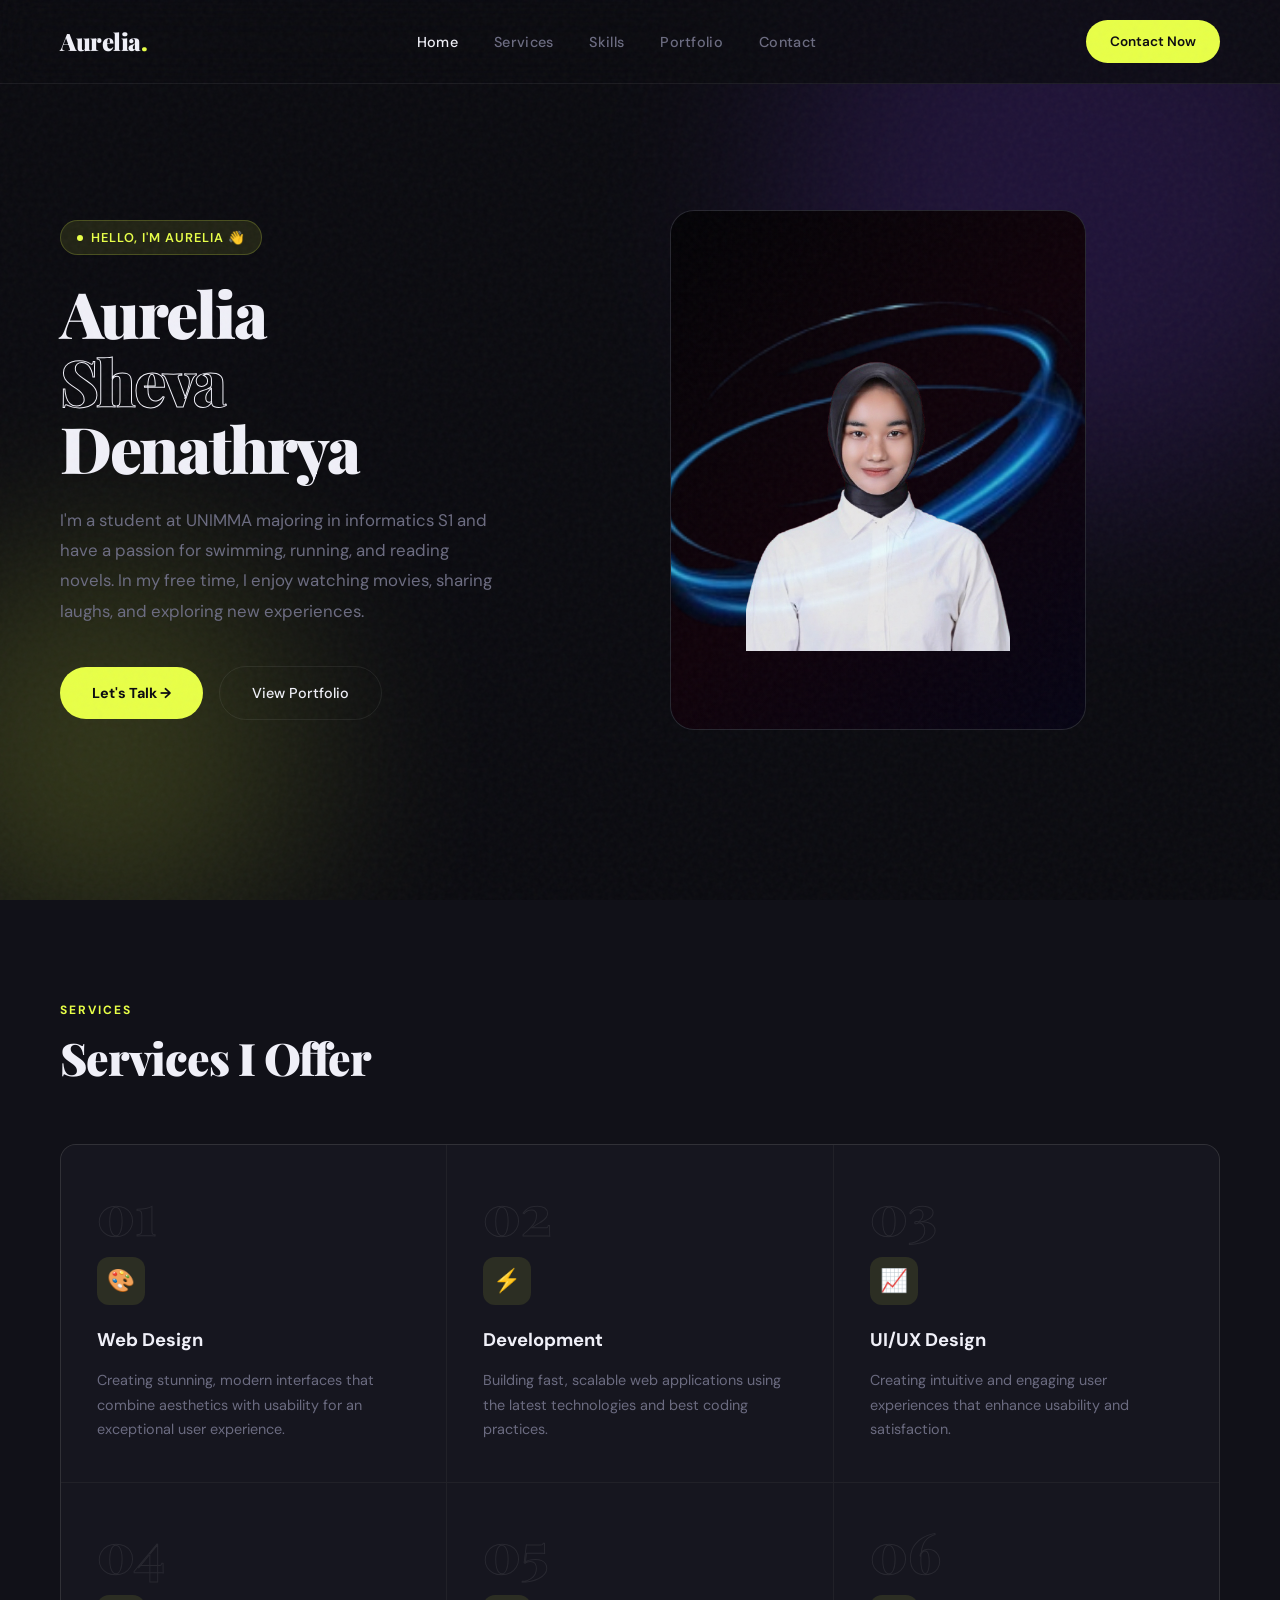
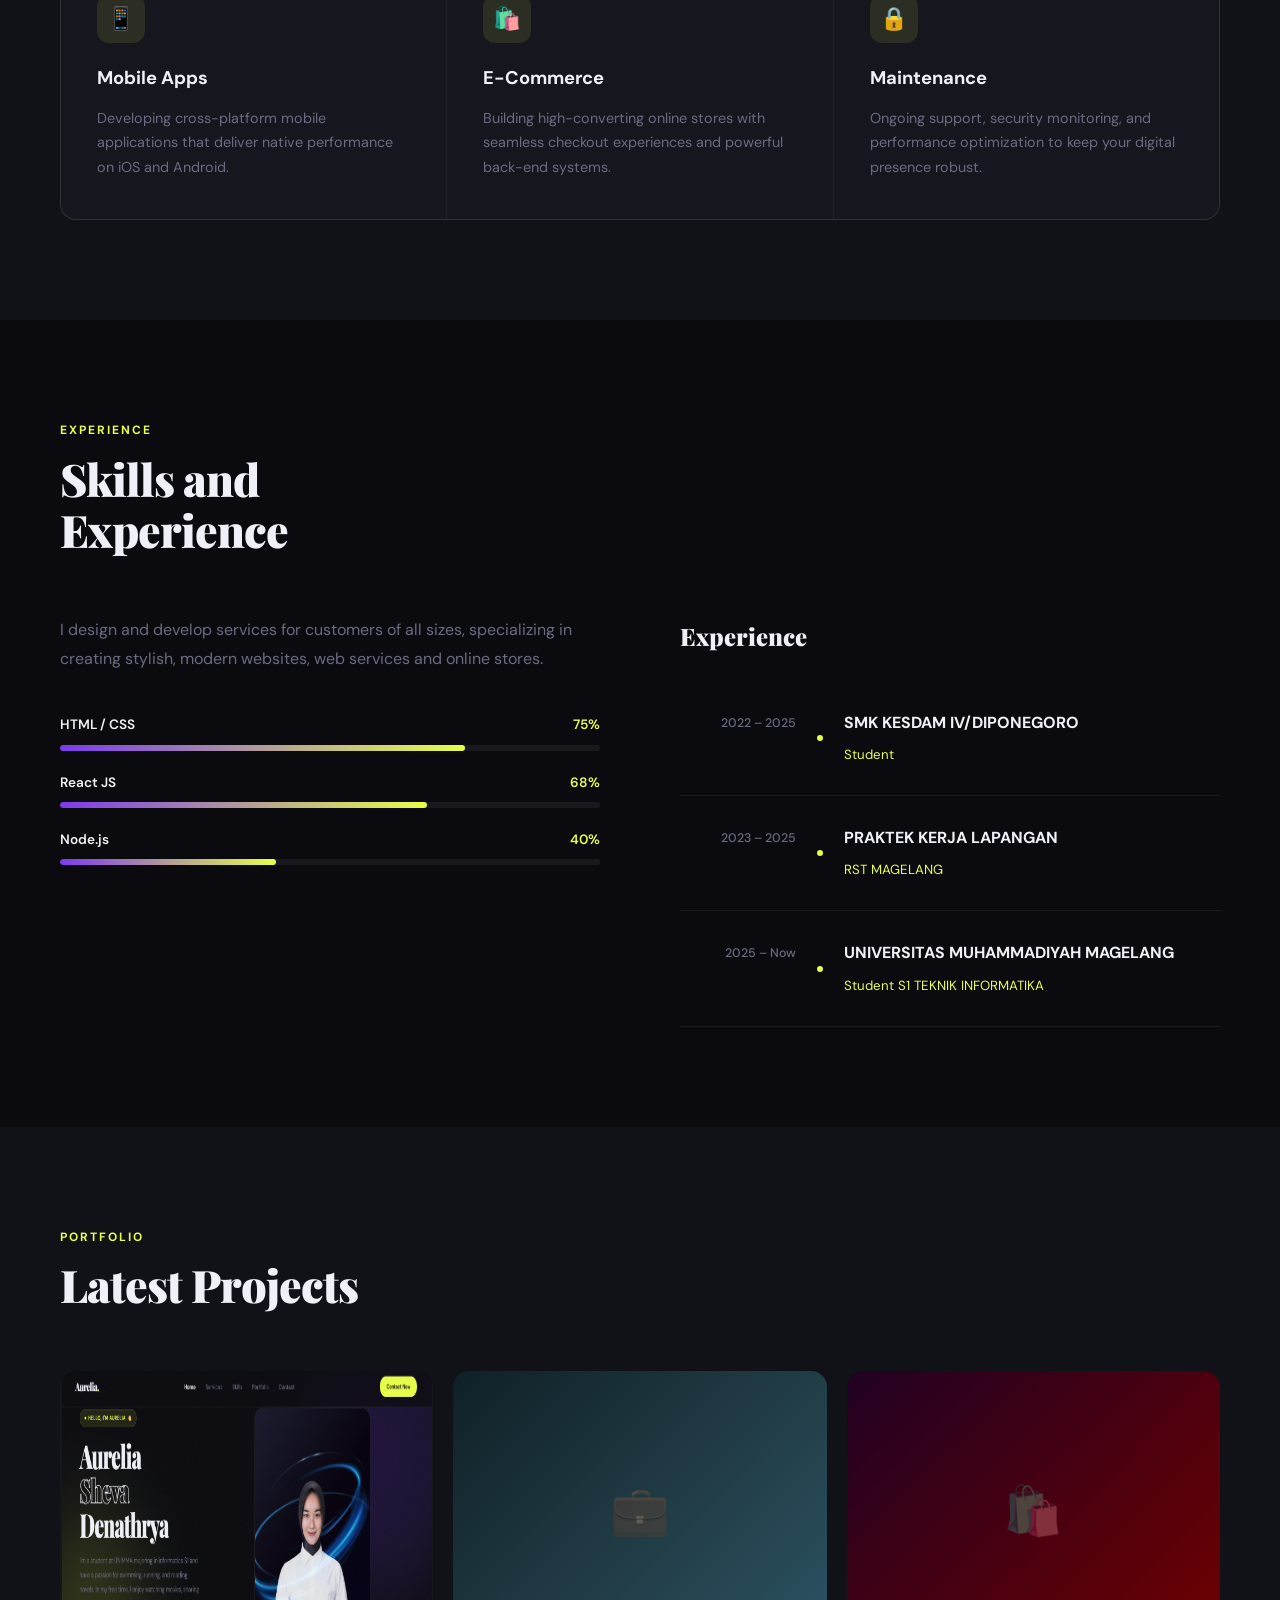
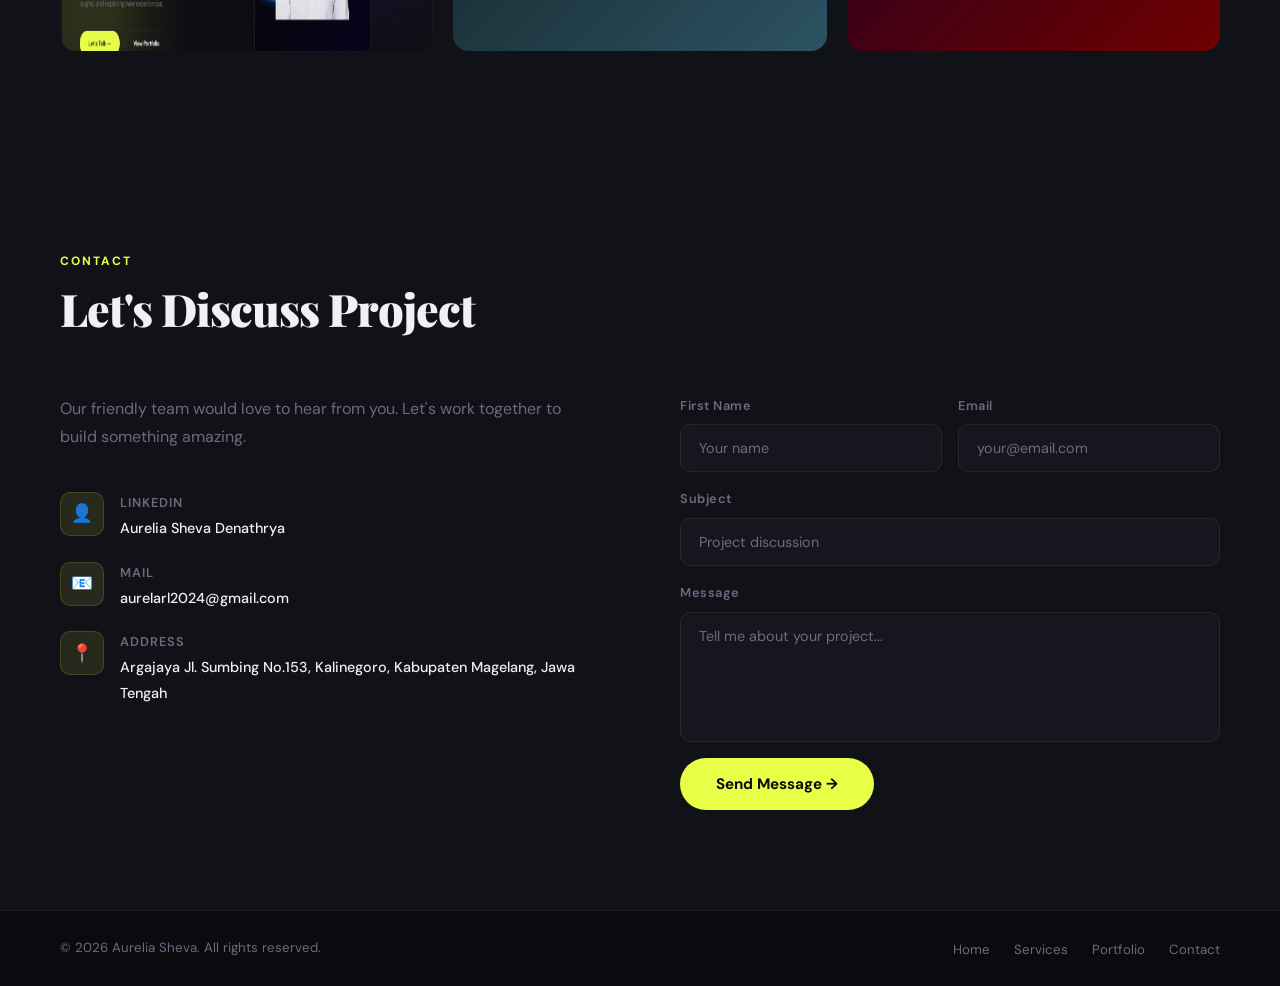
==== portfolio.html @ bc78eb83 "first commit" ====
<!DOCTYPE html>
<html lang="en">
<head>
<meta charset="UTF-8">
<meta name="viewport" content="width=device-width, initial-scale=1.0">
<title>AURELIA Mercer — Portfolio</title>
<link href="https://fonts.googleapis.com/css2?family=Playfair+Display:wght@400;700;900&family=DM+Sans:wght@300;400;500;600&display=swap" rel="stylesheet">
<link rel="stylesheet" href="style.css">
</head>
<body>

<!-- Mobile Menu -->
<div class="mobile-menu" id="mobileMenu">
  
  <button class="mobile-close" onclick="closeMobileMenu()">✕</button>
  <a href="#home" onclick="closeMobileMenu()">Home</a>
  <a href="#services" onclick="closeMobileMenu()">Services</a>
  <a href="#skill" onclick="closeMobileMenu()">Skills</a>
  <a href="#work" onclick="closeMobileMenu()">Portfolio</a>
  <a href="#contactus" onclick="closeMobileMenu()">Contact</a>
</div>

<!-- NAV -->
<nav>
  <a href="#home" class="logo">Aurelia<span>.</span></a>
  <ul class="nav-links">
    <li><a href="#home">Home</a></li>
    <li><a href="#services">Services</a></li>
    <li><a href="#skill">Skills</a></li>
    <li><a href="#work">Portfolio</a></li>
    <li><a href="#contactus">Contact</a></li>
  </ul>
  <a href="#contactus" class="nav-cta">Contact Now</a>
  <button class="hamburger" onclick="openMobileMenu()" aria-label="Open menu">
    <span></span><span></span><span></span>
  </button>
</nav>

<!-- HERO -->
<section id="home">
  <div class="hero-blob hero-blob-1"></div>
  <div class="hero-blob hero-blob-2"></div>
  <div class="hero-inner">
    <div class="hero-content">
      <div class="hero-tag">Hello, I'm Aurelia 👋</div>
      <h1 class="hero-title">Aurelia<br><em>Sheva</em><br>Denathrya</h1>
      <p class="hero-desc">I'm a student at UNIMMA majoring in informatics S1 and have a passion for swimming, running, and reading novels. In my free time, I enjoy watching movies, sharing laughs, and exploring new experiences.</p>
      <div class="hero-btns">
        <a href="#contactus" class="btn-primary">Let's Talk →</a>
        <a href="#work" class="btn-outline">View Portfolio</a>
      </div>
    </div>
    <div class="hero-image-wrap">
      <div class="hero-card">
        <div class="hero-card-img">
          <div class="hero-card-bg">
          </div>
          <div class="hero-avatar">
            <img src="foto.png" alt="Aurelia Avatar" style="width:80%; opacity:0.9;">
          </div>
        </div>
      </div>
      </div>
      
    </div>
  </div>
</section>

<!-- SERVICES -->
<section id="services">
  <div class="container">
    <div class="section-tag">Services</div>
    <div class="section-title">Services I Offer</div>
    <div class="services-grid">
      <div class="service-card fade-in">
        <div class="service-num">01</div>
        <div class="service-icon">🎨</div>
        <h3>Web Design</h3>
        <p>Creating stunning, modern interfaces that combine aesthetics with usability for an exceptional user experience.</p>
      </div>
      <div class="service-card fade-in">
        <div class="service-num">02</div>
        <div class="service-icon">⚡</div>
        <h3>Development</h3>
        <p>Building fast, scalable web applications using the latest technologies and best coding practices.</p>
      </div>
      <div class="service-card fade-in">
        <div class="service-num">03</div>
        <div class="service-icon">📈</div>
        <h3>UI/UX Design</h3>
        <p>Creating intuitive and engaging user experiences that enhance usability and satisfaction.</p>
      </div>
      <div class="service-card fade-in">
        <div class="service-num">04</div>
        <div class="service-icon">📱</div>
        <h3>Mobile Apps</h3>
        <p>Developing cross-platform mobile applications that deliver native performance on iOS and Android.</p>
      </div>
      <div class="service-card fade-in">
        <div class="service-num">05</div>
        <div class="service-icon">🛍️</div>
        <h3>E-Commerce</h3>
        <p>Building high-converting online stores with seamless checkout experiences and powerful back-end systems.</p>
      </div>
      <div class="service-card fade-in">
        <div class="service-num">06</div>
        <div class="service-icon">🔒</div>
        <h3>Maintenance</h3>
        <p>Ongoing support, security monitoring, and performance optimization to keep your digital presence robust.</p>
      </div>
    </div>
  </div>
</section>

<!-- SKILLS & EXPERIENCE -->
<section id="skill">
  <div class="container">
    <div class="section-tag">Experience</div>
    <div class="section-title">Skills and<br>Experience</div>
    <div class="skills-layout">
      <div>
        <p class="skills-desc">I design and develop services for customers of all sizes, specializing in creating stylish, modern websites, web services and online stores.</p>
        <div class="skill-bars" id="skillBars">
          <div class="skill-item">
            <label>HTML / CSS <span>75%</span></label>
            <div class="skill-track"><div class="skill-fill" data-width="75" style="width:0%"></div></div>
          </div>
          <div class="skill-item">
            <label>React JS <span>68%</span></label>
            <div class="skill-track"><div class="skill-fill" data-width="68" style="width:0%"></div></div>
          </div>
          <div class="skill-item">
            <label>Node.js <span>40%</span></label>
            <div class="skill-track"><div class="skill-fill" data-width="40" style="width:0%"></div></div>
          </div>
        </div>
      </div>
      <div>
        <h3 style="font-family:'Playfair Display',serif;font-size:1.5rem;margin-bottom:24px;font-weight:900;">Experience</h3>
        <div class="experience-list">
          <div class="exp-item">
            <div class="exp-date">2022 – 2025</div>
            <div class="exp-body">
              <h4>SMK KESDAM IV/DIPONEGORO</h4>
              <span>Student</span>
            </div>
          </div>
          <div class="exp-item">
            <div class="exp-date">2023 – 2025</div>
            <div class="exp-body">
              <h4>PRAKTEK KERJA LAPANGAN</h4>
              <span>RST MAGELANG</span>
            </div>
          </div>
          <div class="exp-item">
            <div class="exp-date">2025 – Now</div>
            <div class="exp-body">
              <h4>UNIVERSITAS MUHAMMADIYAH MAGELANG</h4>
              <span>Student S1 TEKNIK INFORMATIKA</span>
            </div>
          </div>
          <div 
        </div>
      </div>
    </div>
  </div>
</section>

<!-- PORTFOLIO -->
<section id="work">
  <div class="container">
    <div class="section-tag">Portfolio</div>
    <div class="section-title">Latest Projects</div>
    <div class="portfolio-grid">
      <div class="portfolio-item">
        <div class="portfolio-item-bg p1">
          <span class="portfolio-placeholder-icon"></span>
        </div>
        <div class="portfolio-overlay">
          <div class="portfolio-info">
            <h4>Website portfolio</h4>
            <span>html</span>
          </div>
        </div>
      </div>
      <div class="portfolio-item">
        <div class="portfolio-item-bg p2">
          <span class="portfolio-placeholder-icon">💼</span>
        </div>
        <div class="portfolio-overlay">
          <div class="portfolio-info">
            <h4>Coming soon</h4>
            
          </div>
        </div>
      </div>
      <div class="portfolio-item">
        <div class="portfolio-item-bg p3">
          <span class="portfolio-placeholder-icon">🛍️</span>
        </div>
        <div class="portfolio-overlay">
          <div class="portfolio-info">
            <h4>Coming soon</h4>
            
          </div>
        </div>
      </div>
      
      
</section>

<!-- CONTACT -->
<section id="contactus">
  <div class="container">
    <div class="section-tag">Contact</div>
    <div class="section-title">Let's Discuss Project</div>
    <div class="contact-layout">
      <div class="contact-info">
        <p>Our friendly team would love to hear from you. Let's work together to build something amazing.</p>
        <ul class="contact-detail-list">
          <li>
            <div class="icon-user">👤</div>
            <div>
              <h5>Linkedin</h5>
              <p>Aurelia Sheva Denathrya</p>
            </div>
          </li>
          <li>
            <div class="contact-icon">📧</div>
            <div>
              <h5>Mail</h5>
              <p>aurelarl2024@gmail.com</p>
            </div>
          </li>
          <li>
            <div class="contact-icon">📍</div>
            <div>
              <h5>Address

          </h5>
              <p>Argajaya Jl. Sumbing No.153, Kalinegoro, Kabupaten Magelang, Jawa Tengah</p>
            </div>
          </li>
        </ul>
      </div>
      <div>
        <div class="contact-form" id="contactForm">
          <div class="form-row">
            <div class="form-group">
              <label>First Name</label>
              <input type="text" placeholder="Your name">
            </div>
            <div class="form-group">
              <label>Email</label>
              <input type="email" placeholder="your@email.com">
            </div>
          </div>
          <div class="form-group">
            <label>Subject</label>
            <input type="text" placeholder="Project discussion">
          </div>
          <div class="form-group">
            <label>Message</label>
            <textarea placeholder="Tell me about your project..."></textarea>
          </div>
          <div class="form-success" id="formSuccess">✅ Message sent successfully! I'll be in touch soon.</div>
          <button class="form-submit" onclick="submitForm()">Send Message →</button>
        </div>
      </div>
    </div>
  </div>
</section>

<!-- FOOTER -->
<footer>
  <p>© 2026 Aurelia Sheva. All rights reserved.</p>
  <ul class="footer-links">
    <li><a href="#home">Home</a></li>
    <li><a href="#services">Services</a></li>
    <li><a href="#work">Portfolio</a></li>
    <li><a href="#contactus">Contact</a></li>
  </ul>
</footer>

<script>
  // Mobile menu
  function openMobileMenu() {
    document.getElementById('mobileMenu').classList.add('open');
  }
  function closeMobileMenu() {
    document.getElementById('mobileMenu').classList.remove('open');
  }

  // Intersection Observer for fade-in
  const observer = new IntersectionObserver((entries) => {
    entries.forEach(e => {
      if (e.isIntersecting) {
        e.target.classList.add('visible');
      }
    });
  }, { threshold: 0.15 });

  document.querySelectorAll('.fade-in').forEach(el => observer.observe(el));

  // Skill bar animation
  const skillObserver = new IntersectionObserver((entries) => {
    entries.forEach(e => {
      if (e.isIntersecting) {
        document.querySelectorAll('.skill-fill').forEach(fill => {
          const w = fill.getAttribute('data-width');
          fill.style.width = w + '%';
        });
        skillObserver.disconnect();
      }
    });
  }, { threshold: 0.3 });

  const skillSection = document.getElementById('skillBars');
  if (skillSection) skillObserver.observe(skillSection);

  // Form submit
  function submitForm() {
    const inputs = document.querySelectorAll('#contactForm input, #contactForm textarea');
    let valid = true;
    inputs.forEach(i => { if (!i.value.trim()) valid = false; });
    if (!valid) {
      inputs.forEach(i => {
        if (!i.value.trim()) {
          i.style.borderColor = '#ef4444';
          setTimeout(() => i.style.borderColor = '', 2000);
        }
      });
      return;
    }
    const success = document.getElementById('formSuccess');
    success.style.display = 'block';
    inputs.forEach(i => i.value = '');
    setTimeout(() => success.style.display = 'none', 5000);
  }

  // Smooth active nav
  const sections = document.querySelectorAll('section[id]');
  const navLinks = document.querySelectorAll('.nav-links a');

  window.addEventListener('scroll', () => {
    let current = '';
    sections.forEach(s => {
      if (window.scrollY >= s.offsetTop - 120) current = s.getAttribute('id');
    });
    navLinks.forEach(a => {
      a.style.color = a.getAttribute('href') === '#' + current ? 'var(--text)' : '';
    });
  });
</script>
</body>
</html>
---- style.css ----
:root {
    --bg: #0a0a0f;
    --bg2: #111118;
    --surface: #16161f;
    --accent: #e8ff47;
    --accent2: #7c3aed;
    --text: #f0f0f8;
    --muted: #6b6b80;
    --border: rgba(255,255,255,0.07);
    --radius: 16px;
  }

  *, *::before, *::after { box-sizing: border-box; margin: 0; padding: 0; }

  html { scroll-behavior: smooth; }

  body {
    background: var(--bg);
    color: var(--text);
    font-family: 'DM Sans', sans-serif;
    font-weight: 400;
    line-height: 1.7;
    overflow-x: hidden;
  }

  /* ─── NOISE OVERLAY ─── */
  body::before {
    content: '';
    position: fixed;
    inset: 0;
    background-image: url("data:image/svg+xml,%3Csvg viewBox='0 0 200 200' xmlns='http://www.w3.org/2000/svg'%3E%3Cfilter id='n'%3E%3CfeTurbulence type='fractalNoise' baseFrequency='0.9' numOctaves='4' stitchTiles='stitch'/%3E%3C/filter%3E%3Crect width='100%25' height='100%25' filter='url(%23n)' opacity='0.04'/%3E%3C/svg%3E");
    pointer-events: none;
    z-index: 9999;
  }

  /* ─── NAV ─── */
  nav {
    position: fixed;
    top: 0; left: 0; right: 0;
    z-index: 100;
    display: flex;
    align-items: center;
    justify-content: space-between;
    padding: 20px 60px;
    backdrop-filter: blur(20px);
    background: rgba(10,10,15,0.8);
    border-bottom: 1px solid var(--border);
    transition: all 0.3s;
  }

  .logo {
    font-family: 'Playfair Display', serif;
    font-size: 1.5rem;
    font-weight: 900;
    color: var(--text);
    text-decoration: none;
    letter-spacing: -0.5px;
  }

  .logo span { color: var(--accent); }

  .nav-links {
    display: flex;
    gap: 36px;
    list-style: none;
  }

  .nav-links a {
    color: var(--muted);
    text-decoration: none;
    font-size: 0.9rem;
    font-weight: 500;
    letter-spacing: 0.3px;
    transition: color 0.2s;
  }

  .nav-links a:hover { color: var(--text); }

  .nav-cta {
    background: var(--accent);
    color: #0a0a0f;
    padding: 10px 24px;
    border-radius: 50px;
    font-weight: 600;
    font-size: 0.85rem;
    text-decoration: none;
    transition: transform 0.2s, box-shadow 0.2s;
  }

  .nav-cta:hover {
    transform: translateY(-2px);
    box-shadow: 0 8px 24px rgba(232,255,71,0.3);
  }

  /* ─── HAMBURGER ─── */
  .hamburger {
    display: none;
    flex-direction: column;
    gap: 5px;
    cursor: pointer;
    background: none;
    border: none;
    padding: 4px;
  }

  .hamburger span {
    display: block;
    width: 26px;
    height: 2px;
    background: var(--text);
    border-radius: 2px;
    transition: all 0.3s;
  }

  /* ─── HERO ─── */
  #home {
    min-height: 100vh;
    display: flex;
    align-items: center;
    padding: 100px 60px 60px;
    position: relative;
    overflow: hidden;
  }

  .hero-blob {
    position: absolute;
    border-radius: 50%;
    filter: blur(100px);
    opacity: 0.18;
    pointer-events: none;
  }

  .hero-blob-1 {
    width: 600px; height: 600px;
    background: var(--accent2);
    top: -100px; right: -100px;
    animation: float 8s ease-in-out infinite;
  }

  .hero-blob-2 {
    width: 400px; height: 400px;
    background: var(--accent);
    bottom: -50px; left: -100px;
    animation: float 10s ease-in-out infinite reverse;
  }

  @keyframes float {
    0%, 100% { transform: translate(0, 0) scale(1); }
    50% { transform: translate(30px, -40px) scale(1.05); }
  }

  .hero-inner {
    display: grid;
    grid-template-columns: 1fr 1fr;
    gap: 60px;
    align-items: center;
    max-width: 1200px;
    margin: 0 auto;
    width: 100%;
    position: relative;
    z-index: 1;
  }

  .hero-tag {
    display: inline-flex;
    align-items: center;
    gap: 8px;
    background: rgba(232,255,71,0.1);
    border: 1px solid rgba(232,255,71,0.2);
    color: var(--accent);
    padding: 6px 16px;
    border-radius: 50px;
    font-size: 0.8rem;
    font-weight: 600;
    letter-spacing: 1px;
    text-transform: uppercase;
    margin-bottom: 24px;
  }

  .hero-tag::before {
    content: '';
    width: 6px; height: 6px;
    background: var(--accent);
    border-radius: 50%;
  }

  h1.hero-title {
    font-family: 'Playfair Display', serif;
    font-size: clamp(3rem, 5vw, 5.5rem);
    font-weight: 900;
    line-height: 1.05;
    letter-spacing: -2px;
    margin-bottom: 24px;
  }

  h1.hero-title em {
    font-style: normal;
    color: transparent;
    -webkit-text-stroke: 1px var(--text);
  }

  .hero-desc {
    color: var(--muted);
    font-size: 1.05rem;
    max-width: 440px;
    margin-bottom: 40px;
    line-height: 1.8;
  }

  .hero-btns {
    display: flex;
    gap: 16px;
    align-items: center;
    flex-wrap: wrap;
  }

  .btn-primary {
    background: var(--accent);
    color: #0a0a0f;
    padding: 14px 32px;
    border-radius: 50px;
    font-weight: 700;
    font-size: 0.9rem;
    text-decoration: none;
    transition: transform 0.2s, box-shadow 0.2s;
    display: inline-flex;
    align-items: center;
    gap: 8px;
  }

  .btn-primary:hover {
    transform: translateY(-3px);
    box-shadow: 0 12px 30px rgba(232,255,71,0.35);
  }

  .btn-outline {
    border: 1px solid var(--border);
    color: var(--text);
    padding: 14px 32px;
    border-radius: 50px;
    font-weight: 500;
    font-size: 0.9rem;
    text-decoration: none;
    transition: border-color 0.2s, background 0.2s;
  }

  .btn-outline:hover {
    border-color: var(--accent);
    background: rgba(232,255,71,0.05);
  }

  .hero-image-wrap {
    position: relative;
  }

  .hero-card {
    background: var(--surface);
    border: 1px solid var(--border);
    border-radius: 24px;
    overflow: hidden;
    position: relative;
    aspect-ratio: 4/5;
    max-height: 520px;
  }

  .hero-card-img {
    width: 100%;
    height: 100%;
    object-fit: cover;
    display: flex;
    align-items: center;
    justify-content: center;
    background: linear-gradient(135deg, #020205 0%, #0f0109 50%, #050313 100%);
  }

  .hero-avatar {
    width: 80%;
    height: 70%;
    display: flex;
    align-items: flex-end;
    justify-content: center;
    padding-bottom: 0;
  }

  .hero-avatar svg {
    width: 80%;
    opacity: 0.9;
  }

  .hero-card-bg {
    width: 100%;
    height: 100%;
    position: absolute;
    top: 0; left: 0;
    background-image: url('garis_lengkung.png');
    background-size: cover;
    background-position: center;
    background-repeat: no-repeat;
    z-index: 0;
    opacity: 0.8;
  }

  .hero-badge {
    position: absolute;
    bottom: 24px;
    left: -20px;
    background: var(--bg2);
    border: 1px solid var(--border);
    border-radius: 12px;
    padding: 12px 20px;
    display: flex;
    align-items: center;
    gap: 12px;
    backdrop-filter: blur(10px);
  }

  .hero-badge-icon {
    width: 40px; height: 40px;
    background: var(--accent);
    border-radius: 8px;
    display: flex;
    align-items: center;
    justify-content: center;
    font-size: 1.2rem;
  }

  .hero-badge-text strong {
    display: block;
    font-size: 1.1rem;
    font-weight: 700;
    color: var(--text);
  }

  .hero-badge-text span {
    font-size: 0.75rem;
    color: var(--muted);
  }

  .hero-badge2 {
    position: absolute;
    top: 24px;
    right: -20px;
    background: var(--accent);
    color: #0a0a0f;
    border-radius: 12px;
    padding: 10px 16px;
    font-weight: 700;
    font-size: 0.85rem;
    text-align: center;
  }

  /* ─── SECTION SHARED ─── */
  section { padding: 100px 60px; }

  .container {
    max-width: 1200px;
    margin: 0 auto;
  }

  .section-tag {
    font-size: 0.75rem;
    font-weight: 700;
    letter-spacing: 2px;
    text-transform: uppercase;
    color: var(--accent);
    margin-bottom: 12px;
  }

  .section-title {
    font-family: 'Playfair Display', serif;
    font-size: clamp(2rem, 3.5vw, 3.2rem);
    font-weight: 900;
    letter-spacing: -1px;
    line-height: 1.15;
    margin-bottom: 60px;
  }

  /* ─── SERVICES ─── */
  #services { background: var(--bg2); }

  .services-grid {
    display: grid;
    grid-template-columns: repeat(3, 1fr);
    gap: 1px;
    background: var(--border);
    border: 1px solid var(--border);
    border-radius: var(--radius);
    overflow: hidden;
  }

  .service-card {
    background: var(--surface);
    padding: 40px 36px;
    position: relative;
    transition: background 0.3s;
    cursor: default;
  }

  .service-card:hover { background: #1c1c28; }

  .service-num {
    font-family: 'Playfair Display', serif;
    font-size: 3.5rem;
    font-weight: 900;
    color: transparent;
    -webkit-text-stroke: 1px rgba(255,255,255,0.08);
    line-height: 1;
    margin-bottom: 16px;
    transition: -webkit-text-stroke 0.3s;
  }

  .service-card:hover .service-num {
    -webkit-text-stroke: 1px var(--accent);
    color: transparent;
  }

  .service-icon {
    width: 48px; height: 48px;
    background: rgba(232,255,71,0.1);
    border-radius: 12px;
    display: flex;
    align-items: center;
    justify-content: center;
    font-size: 1.4rem;
    margin-bottom: 20px;
  }

  .service-card h3 {
    font-size: 1.15rem;
    font-weight: 700;
    margin-bottom: 12px;
    color: var(--text);
  }

  .service-card p {
    color: var(--muted);
    font-size: 0.9rem;
    line-height: 1.7;
  }

  /* ─── SKILLS ─── */
  #skill {
    position: relative;
    overflow: hidden;
  }

  .skills-layout {
    display: grid;
    grid-template-columns: 1fr 1fr;
    gap: 80px;
    align-items: start;
  }

  .skills-desc {
    color: var(--muted);
    font-size: 1rem;
    margin-bottom: 40px;
    line-height: 1.8;
  }

  .skill-bars { display: flex; flex-direction: column; gap: 20px; }

  .skill-item label {
    display: flex;
    justify-content: space-between;
    font-size: 0.85rem;
    font-weight: 600;
    margin-bottom: 8px;
    color: var(--text);
  }

  .skill-item label span { color: var(--accent); }

  .skill-track {
    background: rgba(255,255,255,0.06);
    border-radius: 50px;
    height: 6px;
    overflow: hidden;
  }

  .skill-fill {
    height: 100%;
    background: linear-gradient(90deg, var(--accent2), var(--accent));
    border-radius: 50px;
    transition: width 1.5s cubic-bezier(0.23, 1, 0.32, 1);
  }

  .experience-list { display: flex; flex-direction: column; gap: 0; }

  .exp-item {
    display: grid;
    grid-template-columns: 140px 1fr;
    gap: 24px;
    padding: 28px 0;
    border-bottom: 1px solid var(--border);
    position: relative;
  }

  .exp-item::before {
    content: '';
    position: absolute;
    left: 140px;
    top: 50%;
    transform: translate(-50%, -50%);
    width: 10px; height: 10px;
    background: var(--accent);
    border-radius: 50%;
    border: 2px solid var(--bg);
  }

  .exp-date {
    font-size: 0.78rem;
    color: var(--muted);
    font-weight: 500;
    padding-top: 4px;
    text-align: right;
    padding-right: 24px;
  }

  .exp-body h4 {
    font-size: 1rem;
    font-weight: 700;
    color: var(--text);
    margin-bottom: 4px;
  }

  .exp-body span {
    font-size: 0.83rem;
    color: var(--accent);
  }

  /* ─── PORTFOLIO ─── */
  #work { background: var(--bg2); }

  .portfolio-grid {
    display: grid;
    grid-template-columns: repeat(3, 1fr);
    gap: 20px;
  }

  .portfolio-item {
    border-radius: var(--radius);
    overflow: hidden;
    position: relative;
    aspect-ratio: 4/3;
    cursor: pointer;
    background: var(--surface);
  }

  .portfolio-item-bg {
    width: 100%;
    height: 100%;
    object-fit: cover;
    transition: transform 0.5s cubic-bezier(0.23,1,0.32,1);
    display: flex;
    align-items: center;
    justify-content: center;
  }

  .portfolio-item:hover .portfolio-item-bg { transform: scale(1.08); }

  .portfolio-overlay {
    position: absolute;
    inset: 0;
    background: linear-gradient(to top, rgba(10,10,15,0.95) 0%, transparent 60%);
    opacity: 0;
    transition: opacity 0.3s;
    display: flex;
    align-items: flex-end;
    padding: 24px;
  }

  .portfolio-item:hover .portfolio-overlay { opacity: 1; }

  .portfolio-info h4 {
    font-size: 1rem;
    font-weight: 700;
    color: var(--text);
    margin-bottom: 4px;
  }

  .portfolio-info span {
    font-size: 0.78rem;
    color: var(--accent);
    font-weight: 600;
  }

  /* Placeholder colors for portfolio items */
  .p1 {background-image: url(project/ss.png);
    background-size: 99% 100%;
    background-position: center;
    background-repeat: no-repeat;
  }
  .p2 { background: linear-gradient(135deg, #0f2027 0%, #203a43 50%, #2c5364 100%); }
  .p3 { background: linear-gradient(135deg, #200122 0%, #6f0000 100%); }
  .p4 { background: linear-gradient(135deg, #0f0c29 0%, #302b63 50%, #24243e 100%); }
  .p5 { background: linear-gradient(135deg, #093028 0%, #237a57 100%); }
  .p6 { background: linear-gradient(135deg, #1f1c2c 0%, #928dab 100%); }

  .portfolio-placeholder-icon {
    font-size: 3rem;
    opacity: 0.3;
    position: absolute;
    top: 50%;
    left: 50%;
    transform: translate(-50%, -50%);
  }

  /* ─── TESTIMONIALS ─── */
  #testimonial { overflow: hidden; }

  .testimonials-track {
    display: flex;
    gap: 24px;
    margin-top: 0;
    padding-bottom: 4px;
    overflow-x: auto;
    scrollbar-width: none;
    -ms-overflow-style: none;
  }

  .testimonials-track::-webkit-scrollbar { display: none; }

  .testi-card {
    background: var(--surface);
    border: 1px solid var(--border);
    border-radius: var(--radius);
    padding: 36px;
    min-width: 340px;
    flex-shrink: 0;
    transition: transform 0.3s, border-color 0.3s;
  }

  .testi-card:hover {
    transform: translateY(-4px);
    border-color: rgba(232,255,71,0.2);
  }

  .testi-stars {
    color: var(--accent);
    font-size: 0.9rem;
    margin-bottom: 20px;
    letter-spacing: 2px;
  }

  .testi-text {
    color: var(--muted);
    font-size: 0.95rem;
    line-height: 1.8;
    margin-bottom: 28px;
  }

  .testi-author {
    display: flex;
    align-items: center;
    gap: 14px;
  }

  .testi-avatar {
    width: 44px; height: 44px;
    border-radius: 50%;
    background: linear-gradient(135deg, var(--accent2), var(--accent));
    display: flex;
    align-items: center;
    justify-content: center;
    font-weight: 700;
    font-size: 1rem;
    color: white;
  }

  .testi-author-info strong {
    display: block;
    font-size: 0.9rem;
    font-weight: 700;
    color: var(--text);
  }

  .testi-author-info span {
    font-size: 0.78rem;
    color: var(--muted);
  }

  .icon-user {
    width: 44px; height: 44px;
    background: rgba(232,255,71,0.1);
    border: 1px solid rgba(232,255,71,0.15);
    border-radius: 10px;
    display: flex;
    align-items: center;
    justify-content: center;
    font-size: 1.1rem;
    flex-shrink: 0;
    
  }

  /* ─── CONTACT ─── */
  #contactus { background: var(--bg2); }

  .contact-layout {
    display: grid;
    grid-template-columns: 1fr 1fr;
    gap: 80px;
    align-items: start;
  }

  .contact-info p {
    color: var(--muted);
    margin-bottom: 40px;
    font-size: 1rem;
    line-height: 1.8;
  }

  .contact-detail-list {
    display: flex;
    flex-direction: column;
    gap: 20px;
    list-style: none;
  }

  .contact-detail-list li {
    display: flex;
    align-items: flex-start;
    gap: 16px;
  }

  .contact-icon {
    width: 44px; height: 44px;
    background: rgba(232,255,71,0.1);
    border: 1px solid rgba(232,255,71,0.15);
    border-radius: 10px;
    display: flex;
    align-items: center;
    justify-content: center;
    font-size: 1.1rem;
    flex-shrink: 0;
  }

  .contact-detail-list h5 {
    font-size: 0.8rem;
    text-transform: uppercase;
    letter-spacing: 1px;
    color: var(--muted);
    margin-bottom: 2px;
    font-weight: 600;
  }

  .contact-detail-list p {
    font-size: 0.9rem;
    color: var(--text);
    margin: 0;
    font-weight: 500;
  }

  /* Contact Form */
  .contact-form {
    display: flex;
    flex-direction: column;
    gap: 16px;
  }

  .form-row {
    display: grid;
    grid-template-columns: 1fr 1fr;
    gap: 16px;
  }

  .form-group { display: flex; flex-direction: column; gap: 8px; }

  .form-group label {
    font-size: 0.8rem;
    font-weight: 600;
    color: var(--muted);
    letter-spacing: 0.5px;
  }

  .form-group input,
  .form-group textarea {
    background: var(--surface);
    border: 1px solid var(--border);
    border-radius: 10px;
    padding: 14px 18px;
    color: var(--text);
    font-family: 'DM Sans', sans-serif;
    font-size: 0.9rem;
    outline: none;
    transition: border-color 0.2s;
    resize: none;
  }

  .form-group input::placeholder,
  .form-group textarea::placeholder { color: var(--muted); }

  .form-group input:focus,
  .form-group textarea:focus {
    border-color: var(--accent);
    background: rgba(232,255,71,0.03);
  }

  .form-group textarea { height: 130px; }

  .form-submit {
    background: var(--accent);
    color: #0a0a0f;
    border: none;
    padding: 16px 36px;
    border-radius: 50px;
    font-weight: 700;
    font-size: 0.95rem;
    cursor: pointer;
    transition: transform 0.2s, box-shadow 0.2s;
    align-self: flex-start;
    font-family: 'DM Sans', sans-serif;
  }

  .form-submit:hover {
    transform: translateY(-3px);
    box-shadow: 0 12px 30px rgba(232,255,71,0.3);
  }

  .form-success {
    background: rgba(232,255,71,0.1);
    border: 1px solid rgba(232,255,71,0.3);
    border-radius: 10px;
    padding: 14px 20px;
    color: var(--accent);
    font-size: 0.9rem;
    font-weight: 600;
    display: none;
  }

  /* ─── FOOTER ─── */
  footer {
    padding: 24px 60px;
    border-top: 1px solid var(--border);
    display: flex;
    align-items: center;
    justify-content: space-between;
  }

  footer p {
    color: var(--muted);
    font-size: 0.83rem;
  }

  .footer-links {
    display: flex;
    gap: 24px;
    list-style: none;
  }

  .footer-links a {
    color: var(--muted);
    text-decoration: none;
    font-size: 0.83rem;
    transition: color 0.2s;
  }

  .footer-links a:hover { color: var(--accent); }

  /* ─── ANIMATIONS ─── */
  .fade-in {
    opacity: 0;
    transform: translateY(30px);
    transition: opacity 0.7s cubic-bezier(0.23,1,0.32,1), transform 0.7s cubic-bezier(0.23,1,0.32,1);
  }

  .fade-in.visible {
    opacity: 1;
    transform: none;
  }

  .fade-in:nth-child(1) { transition-delay: 0s; }
  .fade-in:nth-child(2) { transition-delay: 0.1s; }
  .fade-in:nth-child(3) { transition-delay: 0.2s; }
  .fade-in:nth-child(4) { transition-delay: 0.3s; }
  .fade-in:nth-child(5) { transition-delay: 0.4s; }
  .fade-in:nth-child(6) { transition-delay: 0.5s; }

  /* ─── MOBILE NAV MENU ─── */
  .mobile-menu {
    display: none;
    position: fixed;
    inset: 0;
    background: rgba(10,10,15,0.98);
    z-index: 200;
    flex-direction: column;
    align-items: center;
    justify-content: center;
    gap: 32px;
    backdrop-filter: blur(20px);
  }

  .mobile-menu.open { display: flex; }

  .mobile-menu a {
    font-family: 'Playfair Display', serif;
    font-size: 2.2rem;
    font-weight: 900;
    color: var(--text);
    text-decoration: none;
    transition: color 0.2s;
  }

  .mobile-menu a:hover { color: var(--accent); }

  .mobile-close {
    position: absolute;
    top: 24px;
    right: 28px;
    background: none;
    border: none;
    color: var(--text);
    font-size: 2rem;
    cursor: pointer;
    line-height: 1;
  }

  /* ─── RESPONSIVE ─── */
  @media (max-width: 900px) {
    nav { padding: 16px 24px; }
    .nav-links, .nav-cta { display: none; }
    .hamburger { display: flex; }
    section { padding: 70px 24px; }
    #home { padding: 90px 24px 60px; }
    .hero-inner { grid-template-columns: 1fr; gap: 40px; }
    .hero-image-wrap { display: none; }
    .services-grid { grid-template-columns: 1fr; }
    .skills-layout { grid-template-columns: 1fr; gap: 50px; }
    .portfolio-grid { grid-template-columns: 1fr 1fr; }
    .contact-layout { grid-template-columns: 1fr; gap: 50px; }
    .form-row { grid-template-columns: 1fr; }
    footer { flex-direction: column; gap: 12px; text-align: center; }
    .hero-badge { left: 0; }
    .hero-badge2 { right: 0; }
  }

  @media (max-width: 600px) {
    .portfolio-grid { grid-template-columns: 1fr; }
    h1.hero-title { font-size: 2.8rem; }
  }
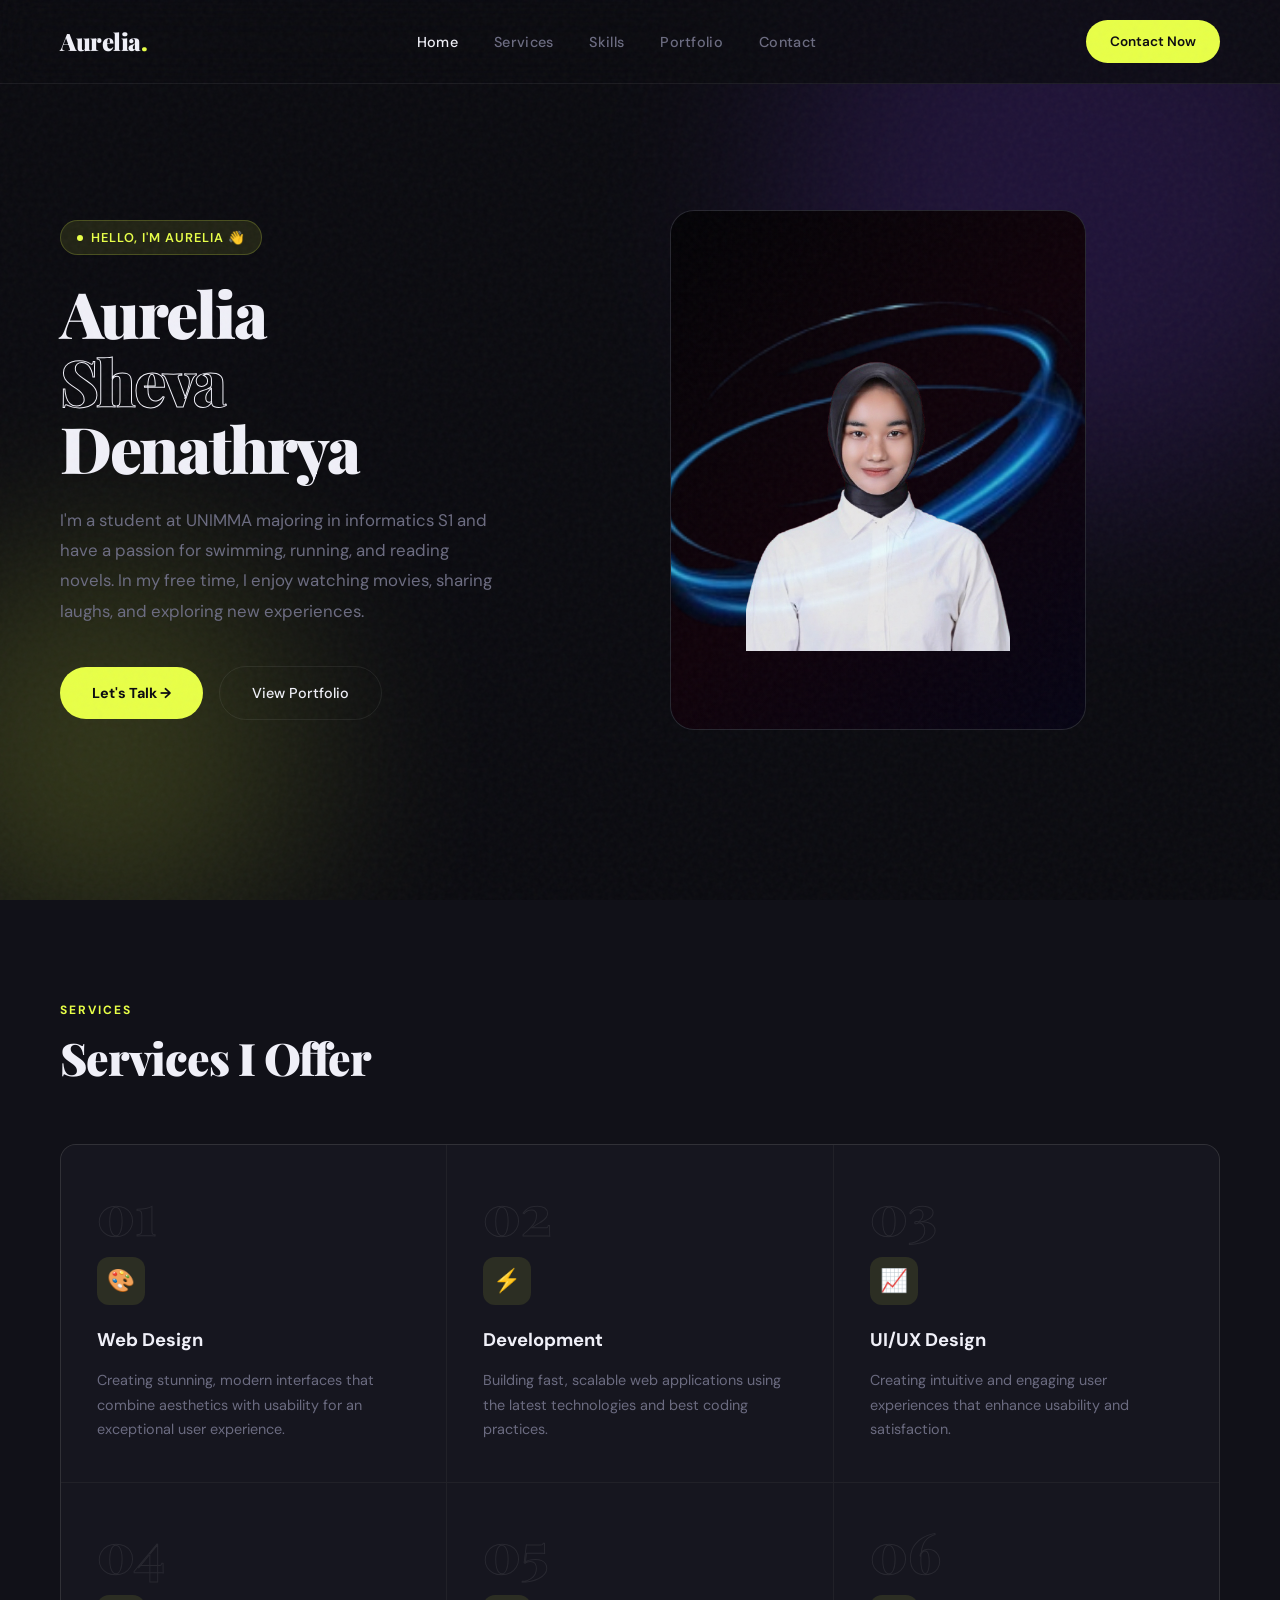
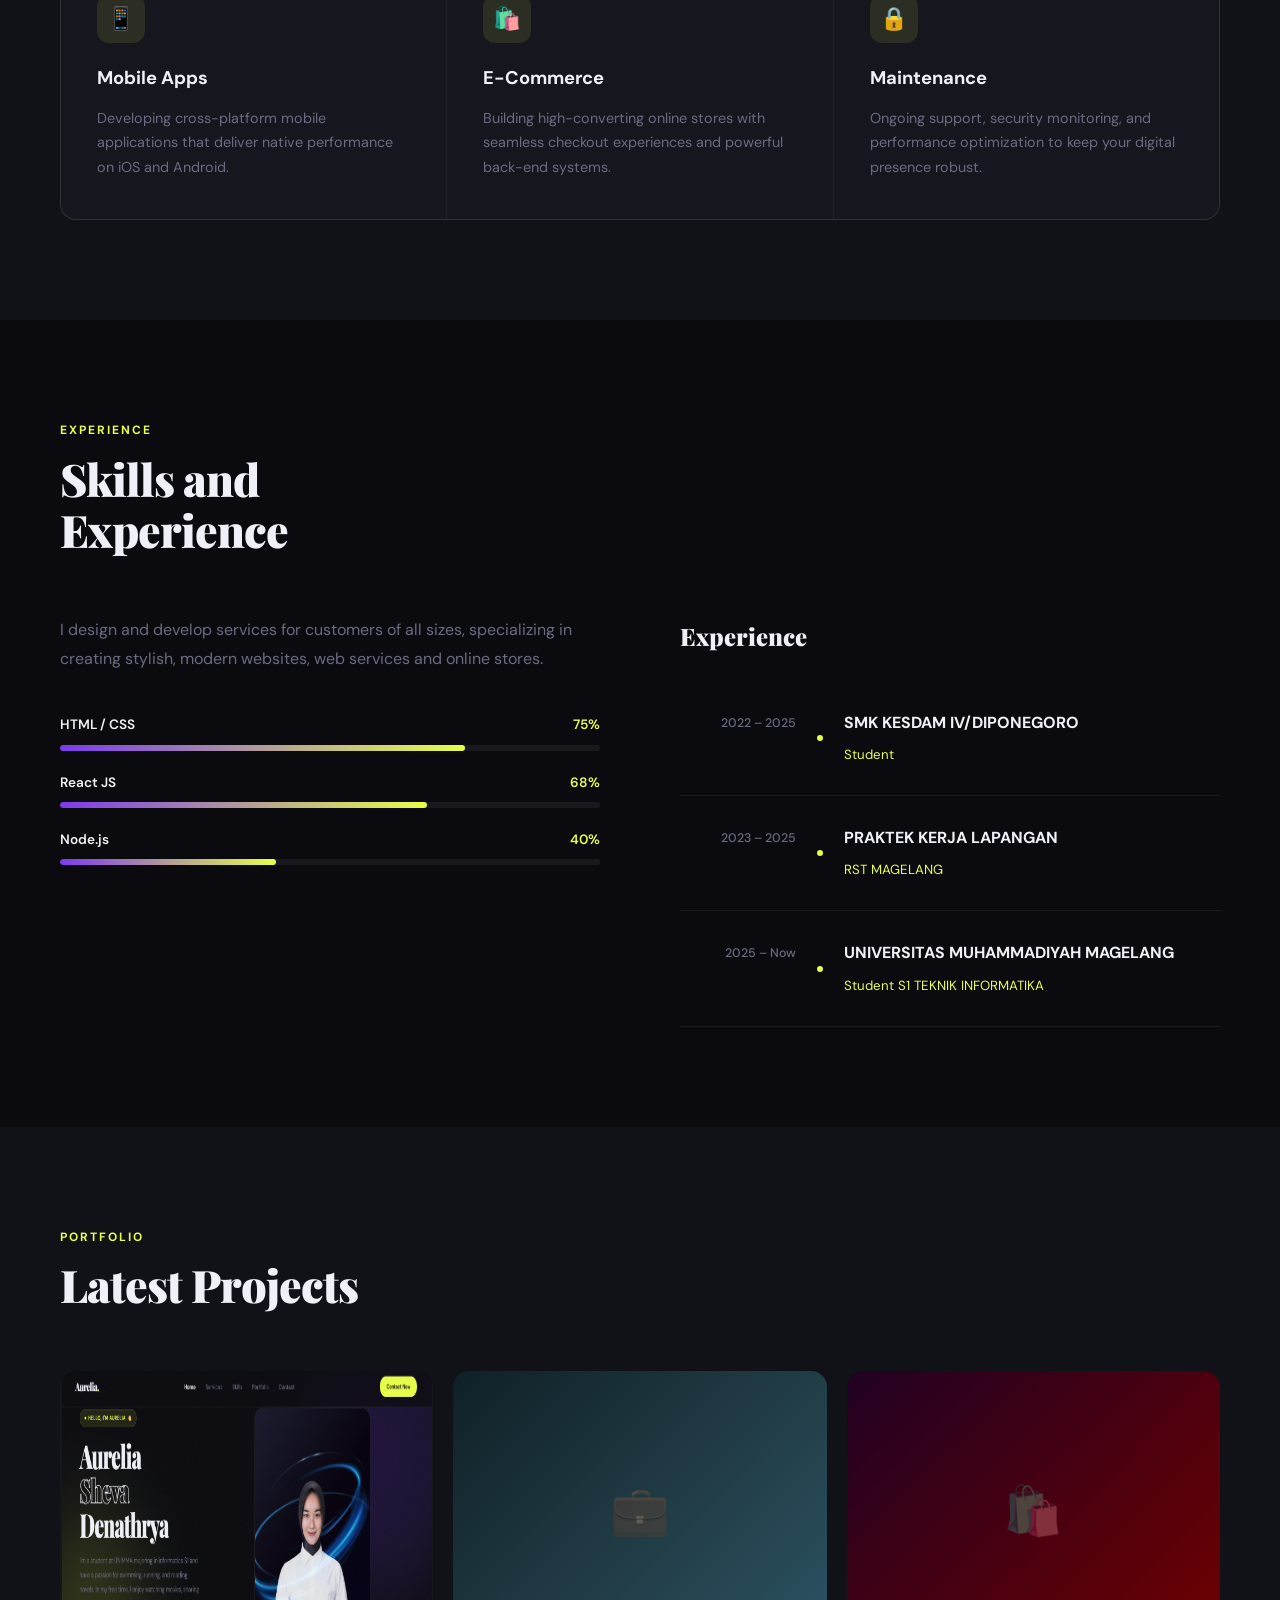
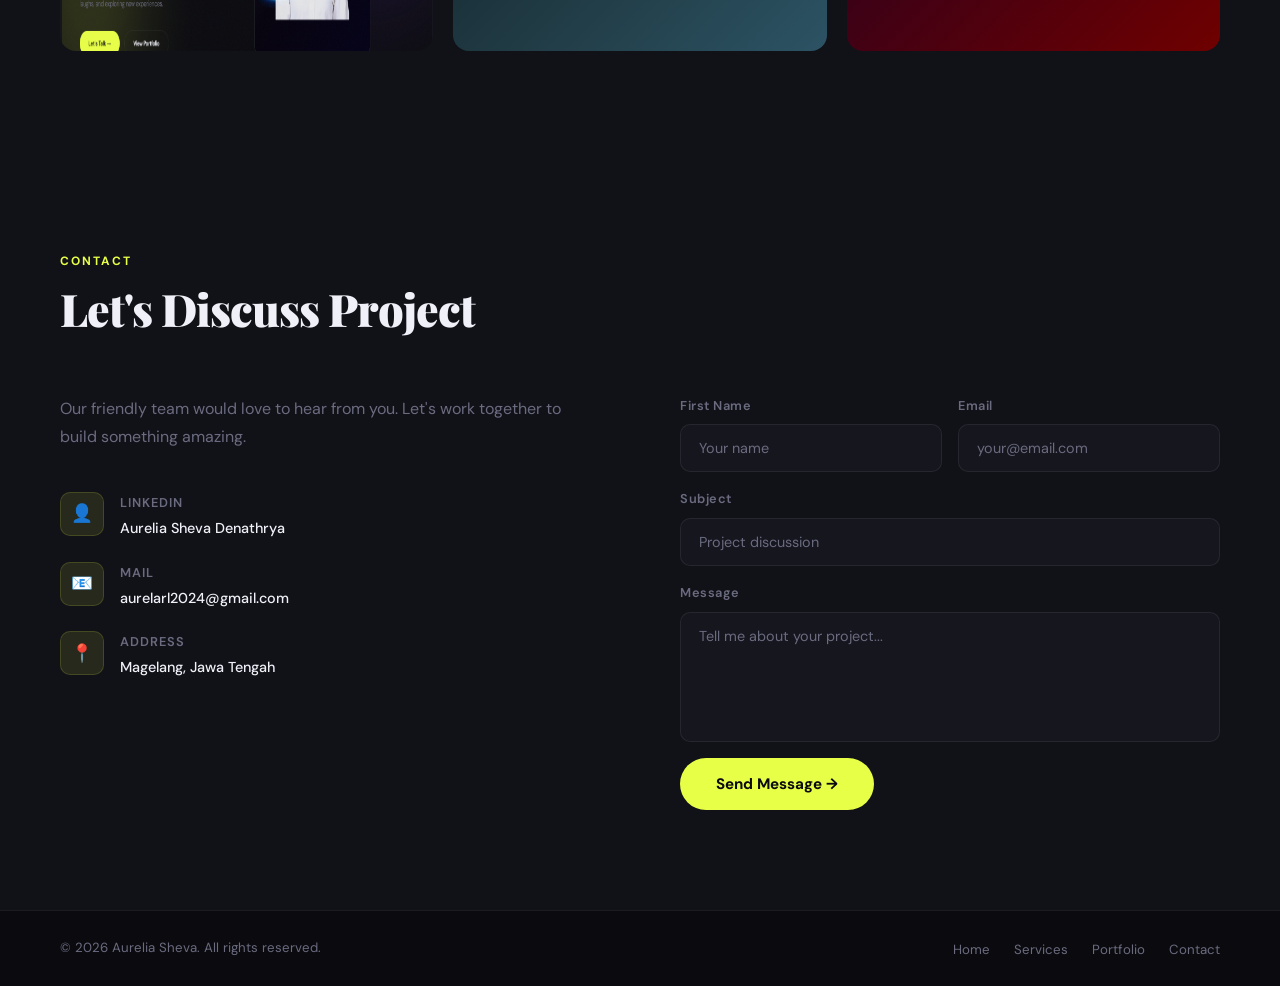
==== commit 2db7bc3a: "Update title and address in portfolio.html" ====
--- a/portfolio.html
+++ b/portfolio.html
@@ -3,7 +3,7 @@
 <head>
 <meta charset="UTF-8">
 <meta name="viewport" content="width=device-width, initial-scale=1.0">
-<title>AURELIA Mercer — Portfolio</title>
+<title>AURELIA — Portfolio</title>
 <link href="https://fonts.googleapis.com/css2?family=Playfair+Display:wght@400;700;900&family=DM+Sans:wght@300;400;500;600&display=swap" rel="stylesheet">
 <link rel="stylesheet" href="style.css">
 </head>
@@ -238,7 +238,7 @@
               <h5>Address
 
           </h5>
-              <p>Argajaya Jl. Sumbing No.153, Kalinegoro, Kabupaten Magelang, Jawa Tengah</p>
+              <p>Magelang, Jawa Tengah</p>
             </div>
           </li>
         </ul>
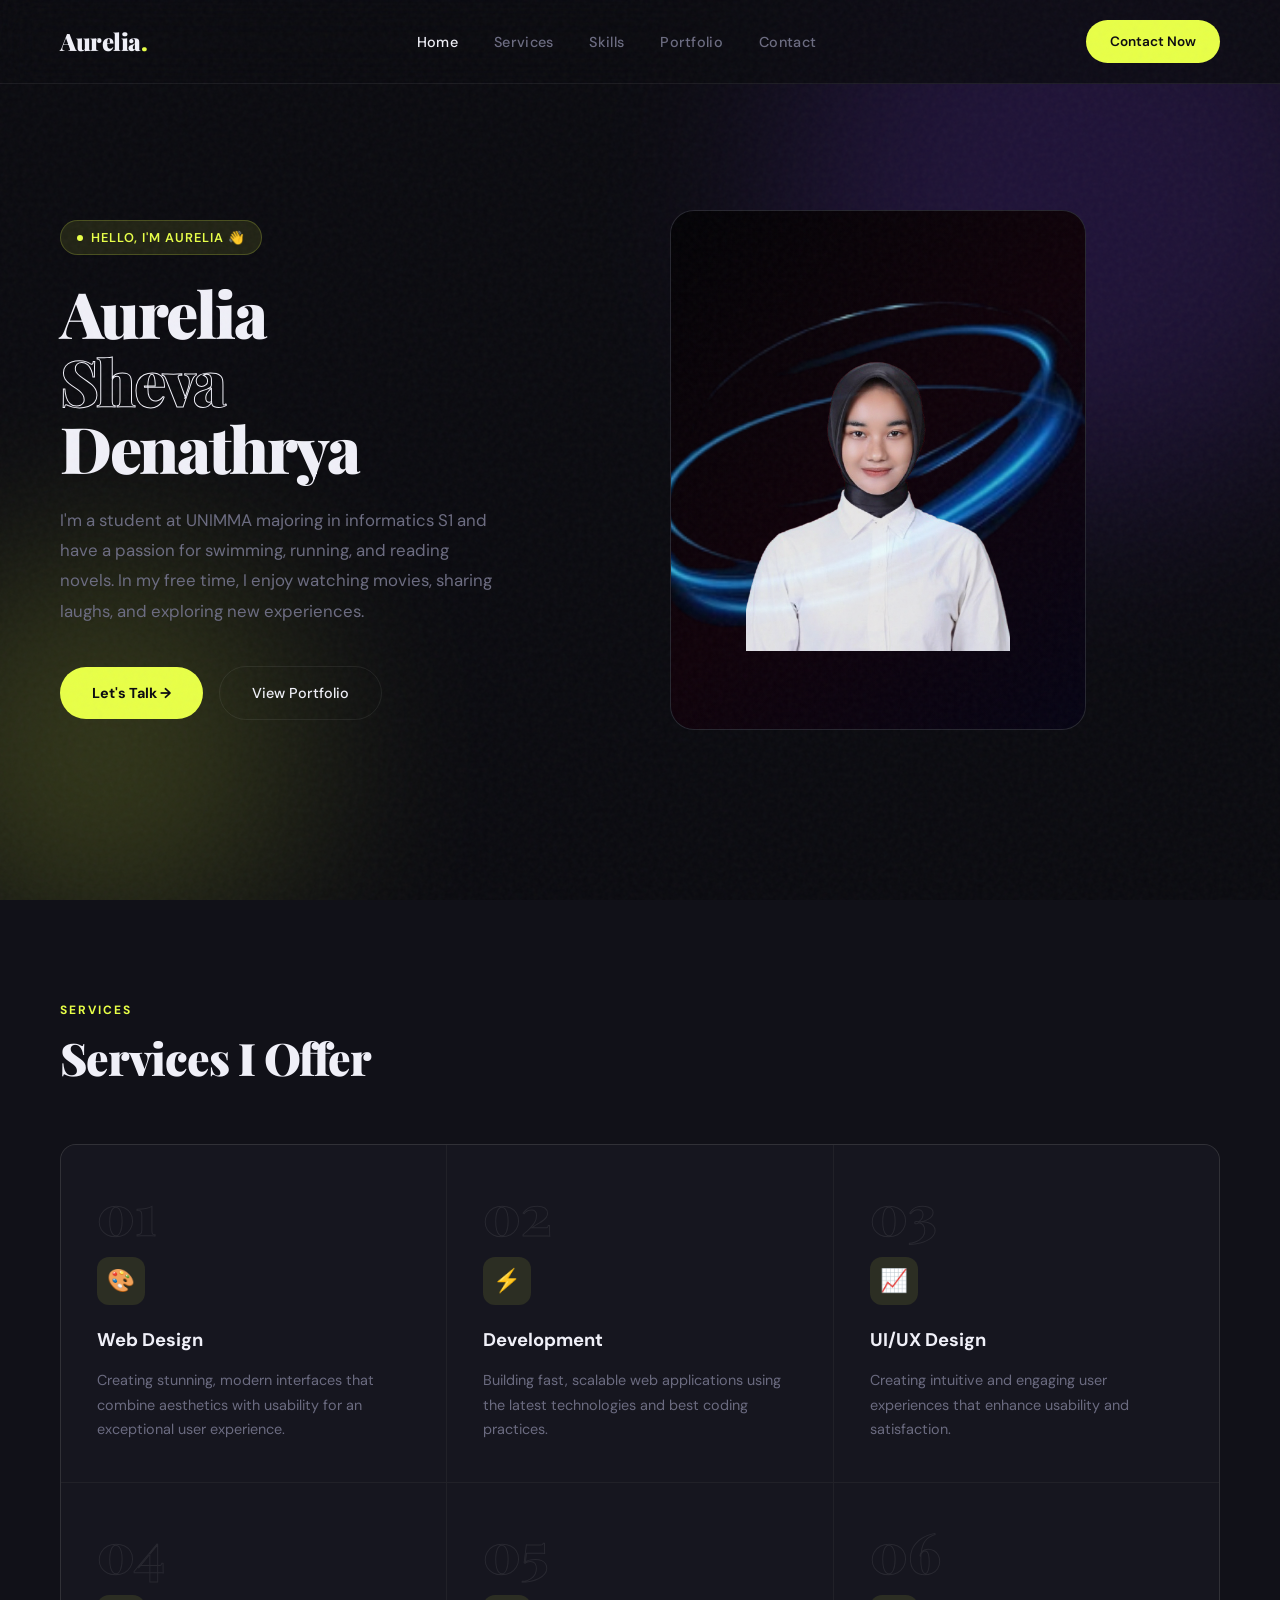
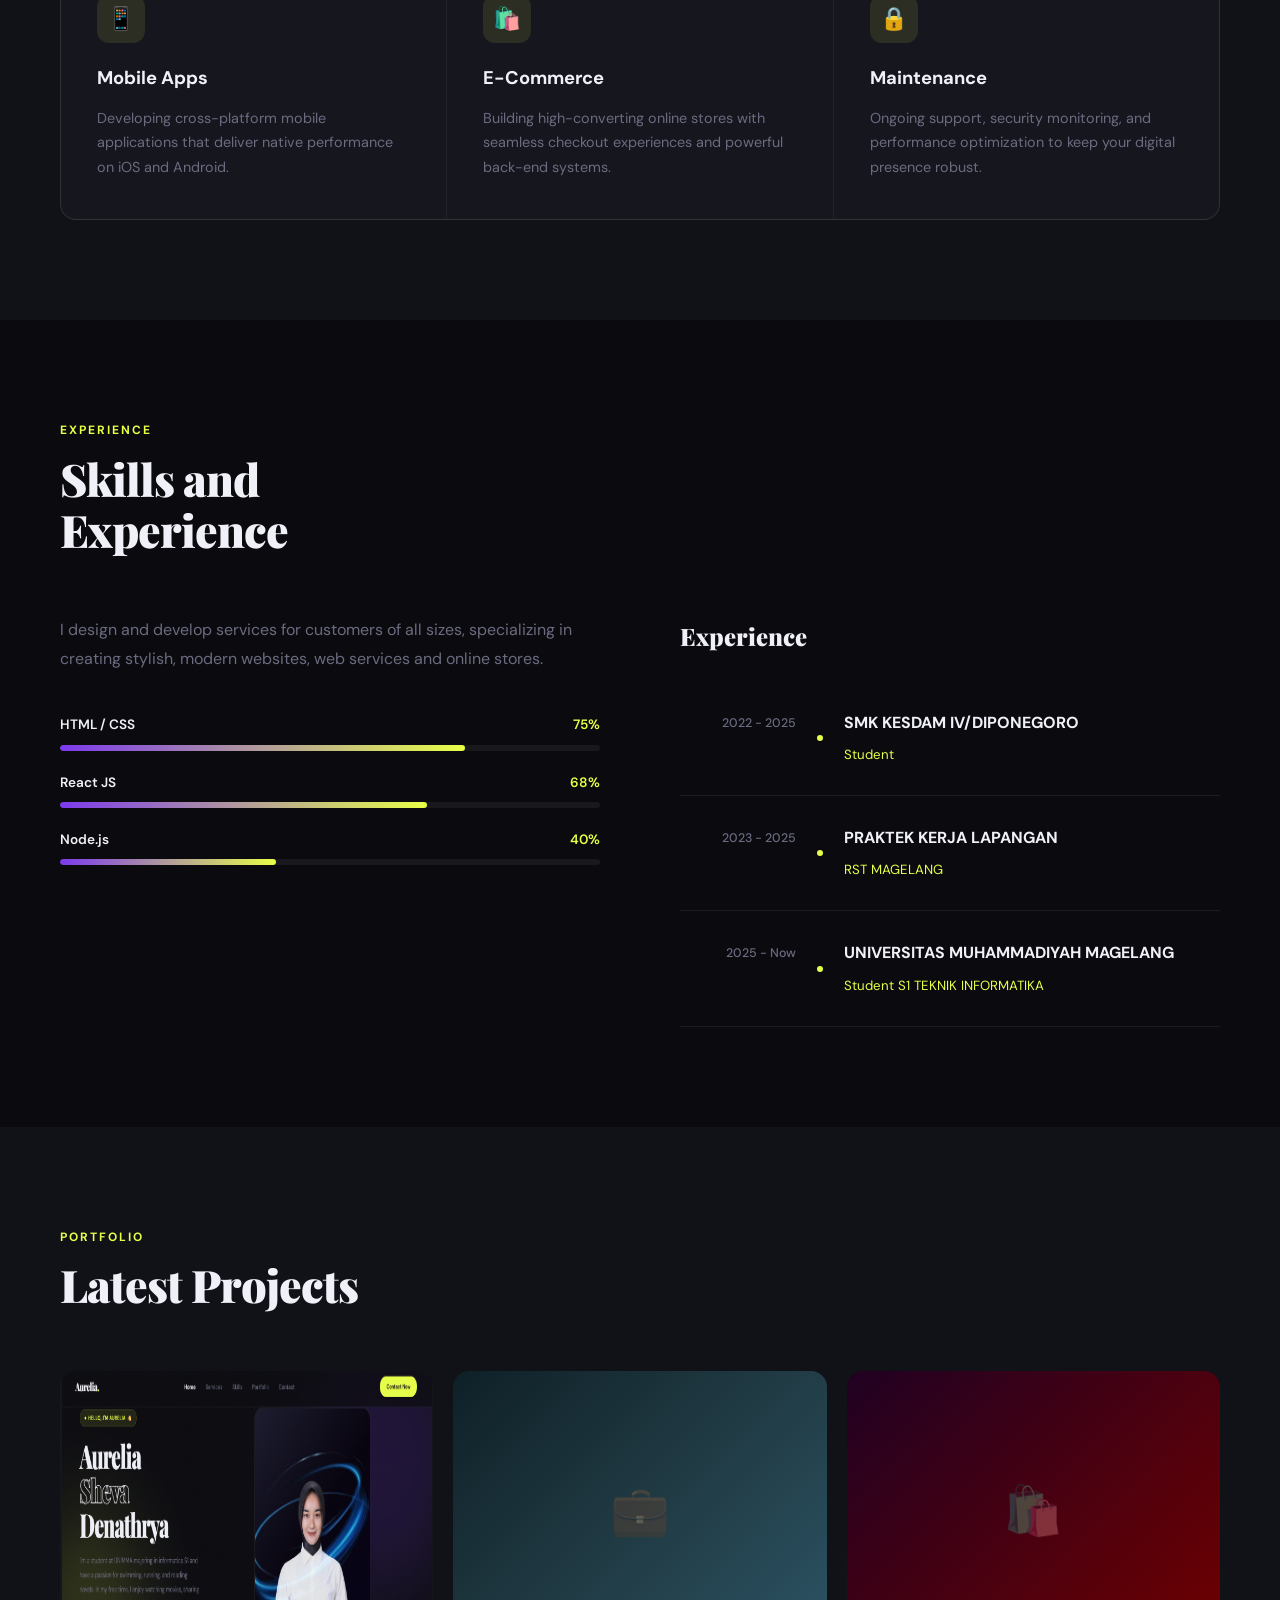
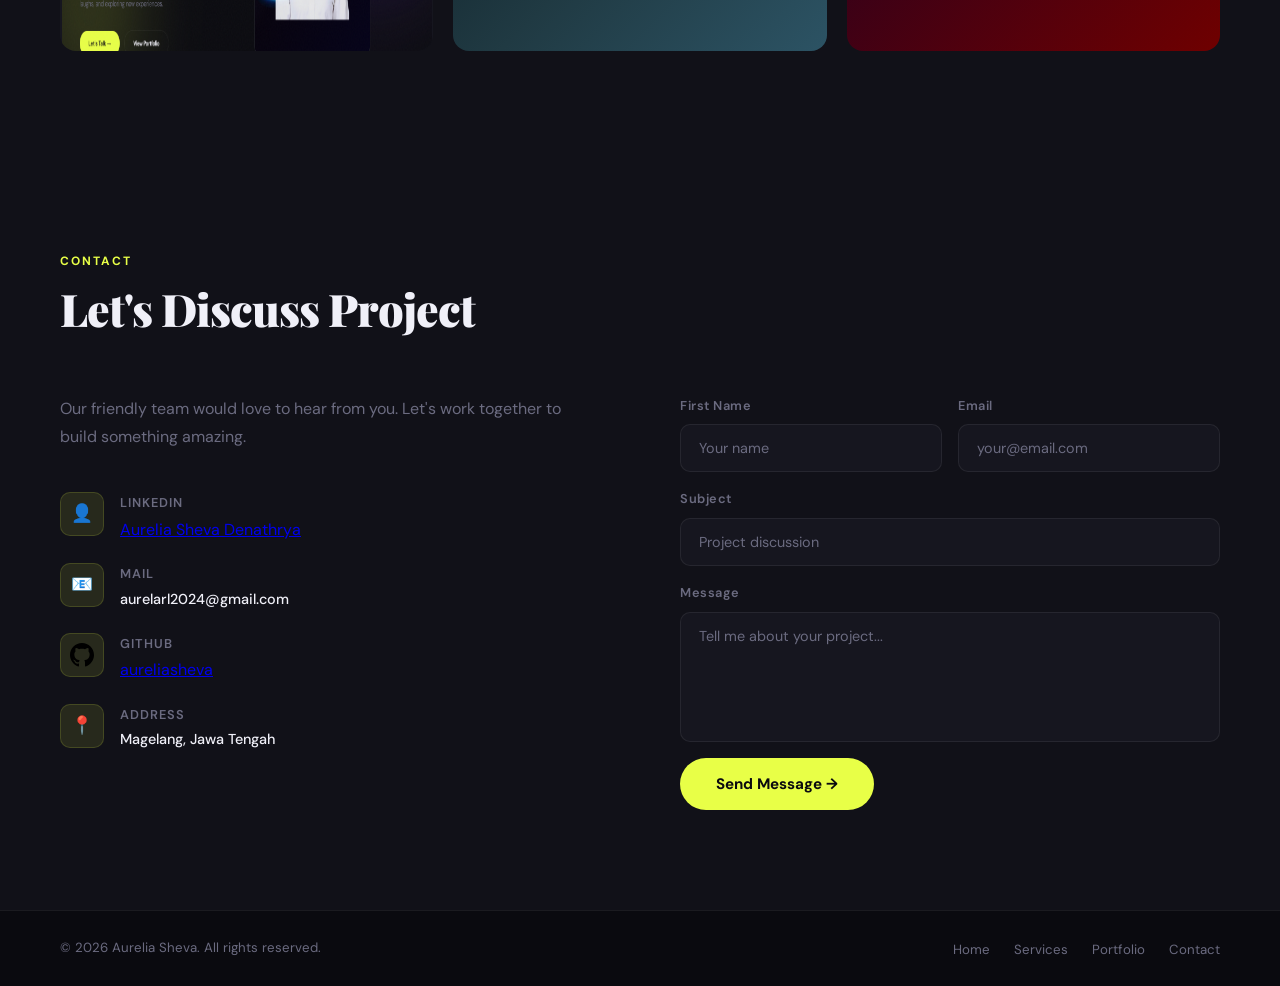
==== commit 3e9cb13f: "Refactor code structure for improved readability and maintainability" ====
--- a/portfolio.html
+++ b/portfolio.html
@@ -56,7 +56,7 @@
           <div class="hero-card-bg">
           </div>
           <div class="hero-avatar">
-            <img src="foto.png" alt="Aurelia Avatar" style="width:80%; opacity:0.9;">
+            <img src="foto/foto.png" alt="Aurelia Avatar" style="width:80%; opacity:0.9;">
           </div>
         </div>
       </div>
@@ -139,21 +139,21 @@
         <h3 style="font-family:'Playfair Display',serif;font-size:1.5rem;margin-bottom:24px;font-weight:900;">Experience</h3>
         <div class="experience-list">
           <div class="exp-item">
-            <div class="exp-date">2022 – 2025</div>
+            <div class="exp-date">2022 - 2025</div>
             <div class="exp-body">
               <h4>SMK KESDAM IV/DIPONEGORO</h4>
               <span>Student</span>
             </div>
           </div>
           <div class="exp-item">
-            <div class="exp-date">2023 – 2025</div>
+            <div class="exp-date">2023 - 2025</div>
             <div class="exp-body">
               <h4>PRAKTEK KERJA LAPANGAN</h4>
               <span>RST MAGELANG</span>
             </div>
           </div>
           <div class="exp-item">
-            <div class="exp-date">2025 – Now</div>
+            <div class="exp-date">2025 - Now</div>
             <div class="exp-body">
               <h4>UNIVERSITAS MUHAMMADIYAH MAGELANG</h4>
               <span>Student S1 TEKNIK INFORMATIKA</span>
@@ -222,7 +222,7 @@
             <div class="icon-user">👤</div>
             <div>
               <h5>Linkedin</h5>
-              <p>Aurelia Sheva Denathrya</p>
+              <a href="https://www.linkedin.com/in/aurelia-sheva-denathrya-56070b405" target="_blank">Aurelia Sheva Denathrya</a>
             </div>
           </li>
           <li>
@@ -233,11 +233,16 @@
             </div>
           </li>
           <li>
+            <div class="contact-icon"><img src="foto/github-logo.svg" alt="GitHub Logo" style="width: 24px; height: 24px;"></div>
+            <div>
+              <h5>GitHub</h5>
+              <a href="https://github.com/aureliasheva" target="_blank">aureliasheva</a>
+            </div>
+          </li>
+          <li>
             <div class="contact-icon">📍</div>
             <div>
-              <h5>Address
-
-          </h5>
+              <h5>Address</h5>
               <p>Magelang, Jawa Tengah</p>
             </div>
           </li>
--- a/style.css
+++ b/style.css
@@ -396,7 +396,7 @@
     cursor: default;
   }
 
-  .service-card:hover { background: #1c1c28; }
+  .service-card:hover { background: #24222e; }
 
   .service-num {
     font-family: 'Playfair Display', serif;
@@ -586,7 +586,7 @@
   }
 
   /* Placeholder colors for portfolio items */
-  .p1 {background-image: url(project/ss.png);
+  .p1 {background-image: url(foto/ss.png);
     background-size: 99% 100%;
     background-position: center;
     background-repeat: no-repeat;
